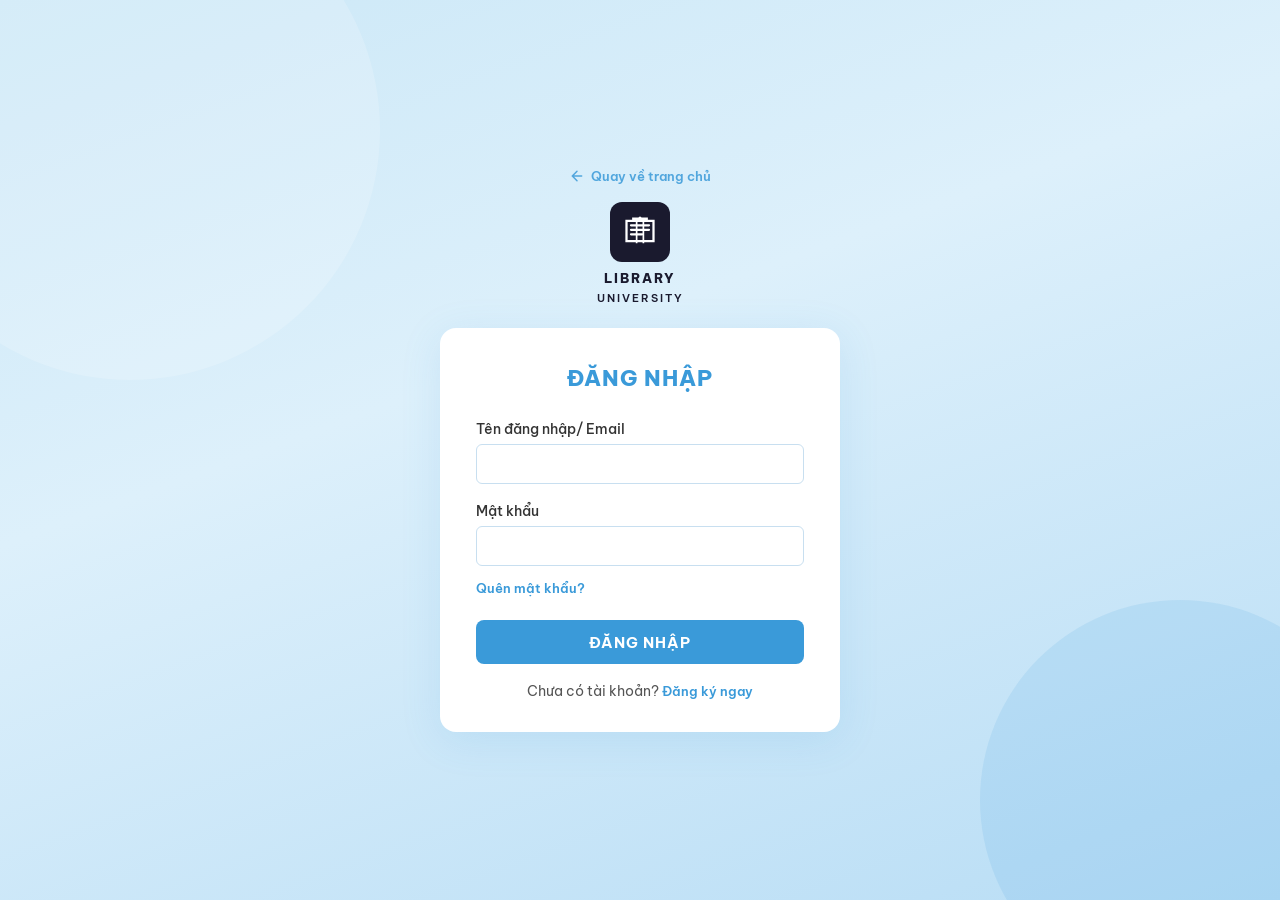
==== canhan.html @ 0e7a58c5 "Add files via upload" ====
<!DOCTYPE html>
<html lang="vi">
<head>
  <meta charset="UTF-8" />
  <meta name="viewport" content="width=device-width, initial-scale=1.0"/>
  <title>Thông tin cá nhân – Library University</title>
  <link href="https://fonts.googleapis.com/css2?family=Be+Vietnam+Pro:wght@400;500;600;700;800&display=swap" rel="stylesheet"/>
  <style>
    * { margin: 0; padding: 0; box-sizing: border-box; }
    body { font-family: 'Be Vietnam Pro', sans-serif; background: #f0f6fb; color: #1a1a2e; min-height: 100vh; display: flex; flex-direction: column; }

    /* ===== NAV ===== */
    nav {
      background: #d6eaf8;
      display: flex; align-items: center; justify-content: space-between;
      padding: 14px 40px;
      box-shadow: 0 1px 6px rgba(0,0,0,0.08);
      position: sticky; top: 0; z-index: 200;
    }
    .logo { display: flex; align-items: center; gap: 10px; text-decoration: none; }
    .logo-icon {
      width: 44px; height: 44px; background: #1a1a2e; border-radius: 8px;
      display: flex; align-items: center; justify-content: center; flex-shrink: 0;
    }
    .logo-text strong { display: block; font-size: 13px; font-weight: 800; letter-spacing: 1px; color: #1a1a2e; }
    .logo-text span   { font-size: 11px; font-weight: 600; letter-spacing: 1px; color: #1a1a2e; }

    /* Nav right: greeting + user icon + dropdown */
    .nav-links { display: flex; gap: 40px; align-items: center; list-style: none; }
    .nav-link {
      text-decoration: none; font-size: 15px; font-weight: 500; color: #333;
      padding-bottom: 2px;
    }
    .nav-link.active {
      font-weight: 700; color: #1a1a2e;
      border-bottom: 2.5px solid #1a1a2e;
    }
    .nav-link:hover { color: #1a1a2e; }

    .nav-right { display: flex; align-items: center; gap: 12px; position: relative; }

    .btn-login {
      display: inline-flex; align-items: center; justify-content: center;
      padding: 10px 18px; border-radius: 10px;
      background: #1a1a2e; color: #fff; font-weight: 700;
      text-decoration: none; transition: opacity .2s, background .2s;
    }
    .btn-login:hover { opacity: 0.85; }

    .nav-greeting {
      font-size: 14px; font-weight: 700; color: #1a1a2e;
      text-transform: uppercase; letter-spacing: 0.3px;
      margin-right: 12px;
    }
    .nav-user-btn {
      display: flex; align-items: center; gap: 6px;
      background: none; border: none; cursor: pointer;
      padding: 6px 8px; border-radius: 8px;
      transition: background .15s;
    }
    .nav-user-btn:hover { background: rgba(58,154,217,0.10); }
    .nav-user-btn .user-icon {
      width: 34px; height: 34px; border-radius: 50%;
      background: #fff; border: 2px solid #3a9ad9;
      display: flex; align-items: center; justify-content: center;
      overflow: hidden;
    }
    .nav-user-btn .user-icon img { width: 100%; height: 100%; object-fit: cover; }
    .nav-user-btn .user-icon svg { width: 20px; height: 20px; }
    .nav-user-btn .chevron {
      font-size: 10px; color: #555; transition: transform .2s;
    }
    .nav-user-btn.open .chevron { transform: rotate(180deg); }

    /* Dropdown */
    .user-dropdown {
      position: absolute; top: calc(100% + 8px); right: 0;
      background: #fff; border-radius: 10px;
      box-shadow: 0 8px 28px rgba(0,0,0,0.13);
      min-width: 190px; z-index: 300;
      overflow: hidden; display: none;
      border: 1px solid #e8f0f7;
    }
    .user-dropdown.show { display: block; animation: dropIn .18s ease; }
    @keyframes dropIn { from { opacity:0; transform:translateY(-6px); } to { opacity:1; transform:translateY(0); } }
    .dropdown-header {
      padding: 11px 16px 8px;
      font-size: 11px; font-weight: 700; letter-spacing: 1px;
      text-transform: uppercase; color: #999; border-bottom: 1px solid #f0f6fb;
    }
    .dropdown-item {
      display: flex; align-items: center; gap: 10px;
      padding: 10px 16px; font-size: 14px; font-weight: 500; color: #333;
      text-decoration: none; cursor: pointer; transition: background .15s;
    }
    .dropdown-item:hover { background: #f0f6fb; color: #3a9ad9; }
    .dropdown-item.active { color: #3a9ad9; font-weight: 700; }
    .dropdown-item .di-icon { font-size: 15px; }
    .dropdown-divider { border: none; border-top: 1px solid #f0f6fb; margin: 2px 0; }
    .dropdown-item.logout { color: #e74c3c; }
    .dropdown-item.logout:hover { background: #fff5f5; }

    /* ===== MAIN ===== */
    .main {
      flex: 1; padding: 36px 40px 60px;
      max-width: 900px; width: 100%; margin: 0 auto;
      display: flex; flex-direction: column; align-items: center;
    }

    .page-title {
      font-size: 26px; font-weight: 800; color: #3a9ad9;
      text-transform: uppercase; letter-spacing: 1px;
      margin-bottom: 28px;
      text-align: center;
    }

    /* Profile card */
    .profile-card {
      width: 100%; max-width: 760px;
      background: #fff; border-radius: 16px;
      box-shadow: 0 2px 16px rgba(58,154,217,0.09);
      padding: 32px 36px;
      display: flex; gap: 36px; align-items: flex-start;
      margin: 0 auto;
    }

    /* Member code badge */
    .member-code {
      display: flex; align-items: baseline; gap: 12px;
      margin-bottom: 22px;
    }
    .member-code-label {
      font-size: 13px; font-weight: 600; color: #1a1a2e;
    }
    .member-code-value {
      font-size: 26px; font-weight: 800; color: #0d47a1;
      letter-spacing: 0.8px;
    }

    /* Hide the original code input row since the code is shown prominently */
    #fr-code { display: none; }

    /* Avatar column */
    .avatar-col { flex-shrink: 0; display: flex; flex-direction: column; align-items: center; gap: 10px; }
    .avatar-wrap {
      width: 120px; height: 120px; border-radius: 16px;
      overflow: hidden; background: #e8f4fd;
      border: 2px solid #d6eaf8;
      display: flex; align-items: center; justify-content: center;
      cursor: pointer; position: relative;
    }
    .avatar-wrap img { width: 100%; height: 100%; object-fit: cover; display: block; }
    .avatar-wrap .avatar-placeholder {
      font-size: 52px; line-height: 1;
    }
    .avatar-wrap .avatar-overlay {
      position: absolute; inset: 0; background: rgba(58,154,217,0.0);
      transition: background .2s; display: flex; align-items: center; justify-content: center;
    }
    .avatar-wrap:hover .avatar-overlay { background: rgba(58,154,217,0.18); }
    .avatar-change-label {
      font-size: 12px; color: #3a9ad9; font-weight: 600; cursor: pointer;
      text-align: center;
    }
    #avatar-input { display: none; }

    /* Form column */
    .form-col { flex: 1; display: flex; flex-direction: column; gap: 0; }
    .form-row { margin-bottom: 16px; }
    .form-label {
      font-size: 13.5px; font-weight: 600; color: #1a1a2e;
      margin-bottom: 6px; display: block;
    }
    .form-label .req { color: #3a9ad9; margin-left: 2px; }
    .form-input {
      width: 100%; height: 40px; border: 1.5px solid #c8dff0;
      border-radius: 7px; padding: 0 13px;
      font-family: inherit; font-size: 14px; color: #333; outline: none;
      transition: border-color .2s, box-shadow .2s; background: #fff;
    }
    .form-input:focus { border-color: #3a9ad9; box-shadow: 0 0 0 3px rgba(58,154,217,0.10); }
    .form-input::placeholder { color: #bbb; font-style: italic; }
    .form-input[readonly] {
      background: transparent;
      border: none;
      color: #666;
      font-weight: 700;
      cursor: default;
      padding-left: 0;
    }

    .form-col.view-mode .form-input {
      border: none !important;
      background-color: transparent !important;
      background-image: none !important;
      padding: 0 !important;
      font-weight: 500;
      color: #1a1a2e;
      box-shadow: none !important;
      outline: none !important;
      caret-color: transparent !important;
      -webkit-text-fill-color: #1a1a2e !important;
      -webkit-appearance: none !important;
      pointer-events: none;
      user-select: none;
    }
    .form-col.view-mode .form-input:-webkit-autofill,
    .form-col.view-mode .form-input:-webkit-autofill:focus {
      background-color: transparent !important;
      box-shadow: 0 0 0px 1000px transparent inset !important;
      -webkit-text-fill-color: #1a1a2e !important;
    }

    .form-col.view-mode .form-input:focus {
      box-shadow: none !important;
      outline: none !important;
    }

    /* Password toggle section */
    .pass-toggle-header {
      display: flex; align-items: center; gap: 8px;
      cursor: pointer; user-select: none; margin-bottom: 0;
      padding: 4px 0;
    }
    .pass-toggle-header span { font-size: 13.5px; font-weight: 600; color: #1a1a2e; }
    .pass-toggle-header .chevron-icon { font-size: 11px; color: #555; transition: transform .2s; }
    .pass-toggle-header.open .chevron-icon { transform: rotate(180deg); }
    .pass-fields { display: none; margin-top: 12px; display: flex; flex-direction: column; gap: 14px; }
    .pass-fields.hidden { display: none; }
    .pass-field-wrap { position: relative; }
    .pass-field-wrap .form-input { padding-right: 42px; }
    .pass-eye {
      position: absolute; right: 12px; top: 50%; transform: translateY(-50%);
      cursor: pointer; font-size: 15px; color: #aaa; user-select: none;
    }

    /* Buttons row */
    .btn-row {
      display: flex; justify-content: flex-end; gap: 14px;
      margin-top: 28px; padding-top: 20px;
      border-top: 1px solid #f0f6fb;
    }
    #edit-actions {
      display: none;
      gap: 14px;
    }
    .btn-edit {
      padding: 10px 32px; border: none; border-radius: 8px;
      background: #3a9ad9; color: #fff; font-family: inherit;
      font-size: 14px; font-weight: 700; letter-spacing: 0.5px;
      text-transform: uppercase; cursor: pointer; transition: background .2s;
    }
    .btn-edit:hover { background: #2b7eb8; }
    .btn-cancel {
      padding: 10px 32px; border: none; border-radius: 8px;
      background: #e74c3c; color: #fff; font-family: inherit;
      font-size: 14px; font-weight: 700; letter-spacing: 0.5px;
      text-transform: uppercase; cursor: pointer; transition: background .2s;
    }
    .btn-cancel:hover { background: #c0392b; }
    .btn-save {
      padding: 10px 32px; border: none; border-radius: 8px;
      background: #2ecc71; color: #fff; font-family: inherit;
      font-size: 14px; font-weight: 700; letter-spacing: 0.5px;
      text-transform: uppercase; cursor: pointer; transition: background .2s;
    }
    .btn-save:hover { background: #27ae60; }

    /* Toast notification */
    .toast {
      position: fixed; bottom: 28px; right: 28px; z-index: 9999;
      background: #1a2a4a; color: #fff; padding: 13px 22px;
      border-radius: 10px; font-size: 14px; font-weight: 600;
      box-shadow: 0 6px 24px rgba(0,0,0,0.18);
      display: none; align-items: center; gap: 10px;
      animation: slideUp .3s ease;
    }
    .toast.show { display: flex; }
    @keyframes slideUp { from { opacity:0; transform:translateY(16px); } to { opacity:1; transform:translateY(0); } }
    .toast.success { background: #1a6b3a; }
    .toast.error   { background: #a93226; }

    /* ===== FOOTER ===== */
    footer {
      background: #d6eaf8; padding: 24px 40px;
      display: flex; align-items: flex-start; gap: 40px;
      margin-top: auto;
    }
    .footer-col { flex: 1; }
    .footer-col:first-child { flex: 1.5; }
    .footer-col h3 { font-size: 13px; font-weight: 800; text-transform: uppercase; letter-spacing: 0.5px; color: #1a1a2e; margin-bottom: 8px; }
    .footer-table { border-collapse: collapse; }
    .footer-table td { font-size: 13px; color: #333; line-height: 1.9; vertical-align: top; }
    .footer-table td:first-child { font-weight: 600; padding-right: 10px; color: #1a1a2e; white-space: nowrap; }
    .hours-table { border-collapse: collapse; }
    .hours-table td { padding: 0; font-size: 13px; color: #333; line-height: 1.9; }
    .social-icons { display: flex; gap: 10px; margin-top: 6px; align-items: center; }
    .social-icon {
      width: 40px; height: 40px; border-radius: 8px; background: #1a1a2e;
      display: flex; align-items: center; justify-content: center;
      cursor: pointer; text-decoration: none; transition: opacity .2s;
    }
    .social-icon:hover { opacity: 0.75; }
    .qr-icon {
      width: 40px; height: 40px; border-radius: 8px; border: 2px solid #1a1a2e;
      display: flex; align-items: center; justify-content: center;
      cursor: pointer; background: #fff;
    }

    /* Validation error */
    .field-err { font-size: 12px; color: #e74c3c; margin-top: 4px; display: none; }
    .has-error .form-input { border-color: #e74c3c; }
    .has-error .field-err { display: block; }
  </style>
</head>
<body>

<!-- ===== NAV ===== -->
<nav>
  <a href="index.html" class="logo">
    <div class="logo-icon">
      <svg viewBox="0 0 32 32" width="28" height="28" xmlns="http://www.w3.org/2000/svg">
        <path d="M4 6h24v18H4zM10 6V4h12v2M8 10h16M8 14h16M8 18h10" stroke="#fff" stroke-width="2" fill="none" stroke-linecap="round"/>
        <path d="M16 2 L20 6 L12 6 Z" fill="#fff"/>
        <path d="M13 6 L13 26 M19 6 L19 26" stroke="#fff" stroke-width="1.5" fill="none"/>
      </svg>
    </div>
    <div class="logo-text">
      <strong>LIBRARY</strong>
      <span>UNIVERSITY</span>
    </div>
  </a>

  <ul class="nav-links">
    <li><a href="index.html" class="nav-link">Trang chủ</a></li>
    <li><a href="huongdan.html" class="nav-link">Hướng dẫn</a></li>
    <li><a href="gioithieu.html" class="nav-link">Giới thiệu</a></li>
  </ul>

  <div class="nav-right">
    <a href="dangnhap.html" class="btn-login" id="login-link" style="display:none;">Đăng nhập</a>

    <div id="profile-block" style="position:relative; display:none;">
      <button class="nav-user-btn" id="nav-user-btn" onclick="toggleDropdown()">
        <div class="user-icon" id="nav-avatar">
          <svg viewBox="0 0 24 24" fill="none" stroke="#3a9ad9" stroke-width="1.8">
            <circle cx="12" cy="8" r="4"/><path d="M4 20c0-4 3.6-7 8-7s8 3 8 7"/>
          </svg>
        </div>
        <span class="chevron">▼</span>
      </button>
      <div class="user-dropdown" id="user-dropdown">
        <div class="dropdown-header">Hồ sơ cá nhân</div>
        <a href="canhan.html" class="dropdown-item active">
          <span class="di-icon">☆</span> Thông tin cá nhân
        </a>
        <a href="giasach.html" class="dropdown-item">
          <span class="di-icon">☆</span> Giá sách của tôi
        </a>
        <div class="dropdown-divider"></div>
        <div class="dropdown-item logout" onclick="doLogout()">
          <span class="di-icon">🚪</span> Đăng xuất
        </div>
      </div>
    </div>
  </div>
</nav>

<!-- ===== MAIN ===== -->
<div class="main">
  <div class="page-title">Thông tin cá nhân</div>

  <div class="profile-card">
    <!-- Avatar -->
    <div class="avatar-col">
      <div class="avatar-wrap" onclick="document.getElementById('avatar-input').click()">
        <img id="avatar-img" src="" alt="Avatar" style="display:none;" />
        <div class="avatar-placeholder" id="avatar-placeholder">🦦</div>
        <div class="avatar-overlay"></div>
      </div>
      <input type="file" id="avatar-input" accept="image/*" onchange="changeAvatar(event)" />
      <label class="avatar-change-label" onclick="document.getElementById('avatar-input').click()">
        Thay đổi ảnh (3×3)
      </label>
    </div>

    <!-- Form -->
    <div class="form-col">
      <div class="member-code">
        <span class="member-code-label">Mã độc giả</span>
        <span class="member-code-value" id="member-code-value">PM0102</span>
      </div>

      <div class="form-row" id="fr-username">
        <label class="form-label">Tên đăng nhập</label>
        <input type="text" class="form-input" id="f-username" autocomplete="off" readonly />
      </div>

      <div class="form-row" id="fr-email">
        <label class="form-label">Email</label>
        <input type="text" class="form-input" id="f-email" autocomplete="off" readonly oninput="updateSaveButtonState()" />
        <div class="field-err" id="err-email"></div>
      </div>

      <div class="form-row" id="fr-name">
        <label class="form-label">Họ và tên <span class="req">*</span></label>
        <input type="text" class="form-input" id="f-name" autocomplete="off" placeholder="PHẠM YÊN NHI" readonly oninput="updateSaveButtonState()" />
        <div class="field-err" id="err-name"></div>
      </div>

      <div class="form-row" id="fr-gender">
        <label class="form-label">Giới tính</label>
        <div style="display:flex;gap:14px;align-items:center;">
          <label style="font-size:13px;"><input type="radio" name="f-gender" value="nam" disabled /> Nam</label>
          <label style="font-size:13px;"><input type="radio" name="f-gender" value="nu" disabled /> Nữ</label>
          <label style="font-size:13px;"><input type="radio" name="f-gender" value="khac" disabled /> Khác</label>
        </div>
      </div>

      <div class="form-row" id="fr-class">
        <label class="form-label">Lớp</label>
        <input type="text" class="form-input" id="f-class" autocomplete="off" placeholder="Ví dụ: K58CN" readonly oninput="updateSaveButtonState()" />
        <div class="field-err" id="err-class"></div>
      </div>

      <div class="form-row" id="fr-phone">
        <label class="form-label">Số điện thoại</label>
        <input type="text" class="form-input" id="f-phone" autocomplete="off" placeholder="0123 456 789" readonly oninput="updateSaveButtonState()" />
        <div class="field-err" id="err-phone"></div>
      </div>

      <div class="form-row" id="fr-code">
        <label class="form-label">Mã độc giả <span class="req">*</span></label>
        <input type="text" class="form-input" id="f-code" autocomplete="off" placeholder="SV0123" readonly />
        <div class="field-err"></div>
      </div>

      <!-- Thay mật khẩu toggle -->
      <div class="form-row">
        <div class="pass-toggle-header" id="pass-toggle" onclick="togglePassSection()">
          <span>Thay mật khẩu</span>
          <span class="chevron-icon" id="pass-chevron">▼</span>
        </div>
        <div class="pass-fields hidden" id="pass-fields">
          <div id="fr-oldpass">
            <div class="pass-field-wrap">
              <input type="password" class="form-input" id="f-oldpass" autocomplete="off" placeholder="Nhập mật khẩu cũ ..." oninput="updateSaveButtonState()" />
              <span class="pass-eye" onclick="togglePassVis('f-oldpass',this)">👁</span>
            </div>
            <div class="field-err" id="err-oldpass"></div>
          </div>
          <div id="fr-newpass">
            <div class="pass-field-wrap">
              <input type="password" class="form-input" id="f-newpass" autocomplete="off" placeholder="Nhập mật khẩu mới ..." oninput="checkNewPassMatch(); updateSaveButtonState();" />
              <span class="pass-eye" onclick="togglePassVis('f-newpass',this)">👁</span>
            </div>
            <div class="field-err" id="err-newpass"></div>
          </div>
          <div id="fr-newpass2">
            <div class="pass-field-wrap">
              <input type="password" class="form-input" id="f-newpass2" autocomplete="off" placeholder="Xác nhận mật khẩu mới ..." oninput="checkNewPassMatch(); updateSaveButtonState();" />
              <span class="pass-eye" onclick="togglePassVis('f-newpass2',this)">👁</span>
            </div>
            <div class="field-err" id="err-newpass2"></div>
            <div id="pass-match-ok" style="display:none;font-size:12px;color:#2ecc71;margin-top:4px;">✓ Mật khẩu khớp</div>
          </div>
        </div>
      </div>

      <!-- Buttons -->
      <div class="btn-row">
        <button class="btn-edit" id="btn-edit" onclick="enterEditMode()">Chỉnh sửa</button>
        <div id="edit-actions" style="display:none;">
          <button class="btn-cancel" onclick="doCancel()">Hủy</button>
          <button id="btn-save" class="btn-save" onclick="doSave()">Lưu thông tin</button>
        </div>
      </div>
    </div>
  </div>
</div>

<!-- Toast -->
<div class="toast" id="toast"></div>

<!-- ===== FOOTER ===== -->
<footer>
  <div class="footer-col">
    <h3>Liên hệ</h3>
    <table class="footer-table">
      <tr><td>Địa chỉ:</td><td>Hồ Tùng Mậu, Từ Liêm, Hà Nội, Việt Nam</td></tr>
      <tr><td>Điện thoại:</td><td>(84)24.12.345.678</td></tr>
      <tr><td>Email:</td><td>libuniversity@gmail.com</td></tr>
    </table>
  </div>
  <div class="footer-col">
    <h3>Thời gian hoạt động</h3>
    <table class="hours-table">
      <tr><td>Thứ 2 - Thứ 6: 8:00 – 21:00</td></tr>
      <tr><td>Thứ 7: 9:00 – 17:00</td></tr>
      <tr><td>Chủ nhật: Đóng cửa</td></tr>
    </table>
  </div>
  <div class="footer-col">
    <h3>Kết nối với chúng tôi</h3>
    <div class="social-icons">
      <div class="qr-icon">
        <svg width="22" height="22" viewBox="0 0 24 24">
          <rect x="3" y="3" width="7" height="7" rx="1" fill="none" stroke="#1a1a2e" stroke-width="1.5"/>
          <rect x="5" y="5" width="3" height="3" fill="#1a1a2e"/>
          <rect x="14" y="3" width="7" height="7" rx="1" fill="none" stroke="#1a1a2e" stroke-width="1.5"/>
          <rect x="16" y="5" width="3" height="3" fill="#1a1a2e"/>
          <rect x="3" y="14" width="7" height="7" rx="1" fill="none" stroke="#1a1a2e" stroke-width="1.5"/>
          <rect x="5" y="16" width="3" height="3" fill="#1a1a2e"/>
          <rect x="14" y="14" width="2" height="2" fill="#1a1a2e"/>
          <rect x="17" y="14" width="2" height="2" fill="#1a1a2e"/>
          <rect x="14" y="17" width="2" height="2" fill="#1a1a2e"/>
          <rect x="17" y="17" width="4" height="4" fill="#1a1a2e"/>
        </svg>
      </div>
      <a href="#" class="social-icon" style="background:#1877f2;">
        <svg width="20" height="20" viewBox="0 0 24 24"><path d="M18 2h-3a5 5 0 0 0-5 5v3H7v4h3v8h4v-8h3l1-4h-4V7a1 1 0 0 1 1-1h3z" fill="#fff"/></svg>
      </a>
      <a href="#" class="social-icon" style="background:#ff0000;">
        <svg width="20" height="20" viewBox="0 0 24 24">
          <path d="M22.54 6.42a2.78 2.78 0 0 0-1.95-1.96C18.88 4 12 4 12 4s-6.88 0-8.59.46A2.78 2.78 0 0 0 1.46 6.42 29 29 0 0 0 1 12a29 29 0 0 0 .46 5.58A2.78 2.78 0 0 0 3.41 19.6C5.12 20 12 20 12 20s6.88 0 8.59-.46a2.78 2.78 0 0 0 1.95-1.95A29 29 0 0 0 23 12a29 29 0 0 0-.46-5.58z" fill="#fff"/>
          <polygon points="9.75 15.02 15.5 12 9.75 8.98 9.75 15.02" fill="#ff0000"/>
        </svg>
      </a>
    </div>
  </div>
</footer>

<script>
  // ── Đọc thông tin user từ sessionStorage ──
  var user = JSON.parse(sessionStorage.getItem('lib_user') || 'null');
  if (!user) {
    // Chưa đăng nhập → về trang đăng nhập
    window.location.href = 'dangnhap.html';
  }

  // Nếu đã đăng nhập, hiển thị khung hồ sơ; nếu chưa thì hiện nút đăng nhập
  var profileBlock = document.getElementById('profile-block');
  var loginLink = document.getElementById('login-link');
  if (user) {
    if (profileBlock) profileBlock.style.display = 'inline-flex';
    if (loginLink) loginLink.style.display = 'none';
  } else {
    if (profileBlock) profileBlock.style.display = 'none';
    if (loginLink) loginLink.style.display = 'inline-flex';
  }

  // Điền thông tin vào form
  document.getElementById('f-username').value    = user.username || '';
  document.getElementById('f-email').value       = user.email    || '';
  document.getElementById('f-name').value        = user.name     || '';
  document.getElementById('f-class').value       = user.class    || '';
  document.getElementById('f-phone').value       = user.phone    || '';

  var genderVal = (user.gender || 'nam').toLowerCase();
  document.querySelectorAll('input[name="f-gender"]').forEach(function(r) {
    r.checked = (r.value === genderVal);
  });

  // Mã độc giả luôn là SV + 4 số (tự động sinh nếu chưa hợp lệ)
  const rawCode = (user.code || '').toString().toUpperCase();
  const codeValue = /^SV\d{4}$/.test(rawCode)
    ? rawCode
    : 'SV' + Math.floor(1000 + Math.random()*9000);
  document.getElementById('f-code').value         = codeValue;
  document.getElementById('member-code-value').textContent = codeValue;

  // Cập nhật lại trong session để giữ cố định mã nếu lần sau reload
  user.code = codeValue;
  sessionStorage.setItem('lib_user', JSON.stringify(user));

  // Avatar từ sessionStorage
  if (user.avatar) {
    document.getElementById('avatar-img').src = user.avatar;
    document.getElementById('avatar-img').style.display = 'block';
    document.getElementById('avatar-placeholder').style.display = 'none';
    // Nav avatar
    var navAvt = document.getElementById('nav-avatar');
    navAvt.innerHTML = '<img src="' + user.avatar + '" style="width:100%;height:100%;object-fit:cover;border-radius:50%;" />';
  }

  // ── Dropdown ──
  function toggleDropdown() {
    var dd = document.getElementById('user-dropdown');
    var btn = document.getElementById('nav-user-btn');
    dd.classList.toggle('show');
    btn.classList.toggle('open');
  }
  document.addEventListener('click', function(e) {
    var btn = document.getElementById('nav-user-btn');
    var dd  = document.getElementById('user-dropdown');
    if (btn && !btn.contains(e.target) && dd && !dd.contains(e.target)) {
      dd.classList.remove('show');
      btn.classList.remove('open');
    }
  });

  // ── Avatar change ──
  function changeAvatar(e) {
    var file = e.target.files[0];
    if (!file) return;
    var reader = new FileReader();
    reader.onload = function(ev) {
      var src = ev.target.result;
      document.getElementById('avatar-img').src = src;
      document.getElementById('avatar-img').style.display = 'block';
      document.getElementById('avatar-placeholder').style.display = 'none';
      // Update nav avatar
      var navAvt = document.getElementById('nav-avatar');
      navAvt.innerHTML = '<img src="' + src + '" style="width:100%;height:100%;object-fit:cover;border-radius:50%;" />';
      // Save to session
      user.avatar = src;
      sessionStorage.setItem('lib_user', JSON.stringify(user));
    };
    reader.readAsDataURL(file);
  }

  // ── Edit mode state ──
  var isEditMode = false;
  var passOpen = false;

  function setEditMode(enable) {
    isEditMode = !!enable;

    // Toggle buttons
    document.getElementById('btn-edit').style.display = isEditMode ? 'none' : 'inline-flex';
    document.getElementById('edit-actions').style.display = isEditMode ? 'flex' : 'none';

    // Toggle editable fields
    ['f-username','f-name','f-email','f-class','f-phone'].forEach(function(id){
      var el = document.getElementById(id);
      if (el) el.readOnly = !isEditMode;
    });

    // Toggle gender selection
    document.querySelectorAll('input[name="f-gender"]').forEach(function(r){
      r.disabled = !isEditMode;
    });

    // Add view-mode styling when not editing
    var formCol = document.querySelector('.form-col');
    if (formCol) {
      if (isEditMode) formCol.classList.remove('view-mode');
      else formCol.classList.add('view-mode');
    }

    // Reset password section when leaving edit mode
    if (!isEditMode) {
      closePassSection();
      setTimeout(function() {
        // Blur all inputs to remove focus highlight
        document.querySelectorAll('.form-input').forEach(function(el) {
          if (el.blur) el.blur();
        });
        // Remove any text selection highlight
        if (window.getSelection) {
          var sel = window.getSelection();
          if (sel) sel.removeAllRanges();
        }
      }, 0);
    }

    updateSaveButtonState();
  }

  function enterEditMode() {
    setEditMode(true);
  }

  function closePassSection() {
    passOpen = false;
    var pf = document.getElementById('pass-fields');
    var ch = document.getElementById('pass-chevron');
    var hdr = document.getElementById('pass-toggle');
    pf.classList.add('hidden');
    ch.style.transform = '';
    hdr.classList.remove('open');
    // Clear pass fields
    ['f-oldpass','f-newpass','f-newpass2'].forEach(function(id){ document.getElementById(id).value=''; });
    document.getElementById('pass-match-ok').style.display = 'none';
    clearPassErrors();
  }

  function togglePassSection() {
    if (!isEditMode) return;

    if (passOpen) {
      closePassSection();
      return;
    }

    passOpen = true;
    var pf = document.getElementById('pass-fields');
    var ch = document.getElementById('pass-chevron');
    var hdr = document.getElementById('pass-toggle');
    pf.classList.remove('hidden');
    ch.style.transform = 'rotate(180deg)';
    hdr.classList.add('open');
  }
  function togglePassVis(id, el) {
    var inp = document.getElementById(id);
    inp.type = inp.type === 'password' ? 'text' : 'password';
    el.textContent = inp.type === 'password' ? '👁' : '🙈';
  }
  function checkNewPassMatch() {
    var p1 = document.getElementById('f-newpass').value;
    var p2 = document.getElementById('f-newpass2').value;
    var ok = document.getElementById('pass-match-ok');
    if (p2.length > 0 && p1 === p2) {
      ok.style.display = 'block';
    } else {
      ok.style.display = 'none';
    }

    updateSaveButtonState();
  }
  function clearPassErrors() {
    ['err-oldpass','err-newpass','err-newpass2'].forEach(function(id){
      var el = document.getElementById(id);
      if (el) { el.textContent=''; el.style.display='none'; }
    });
    document.getElementById('pass-match-ok').style.display='none';
    updateSaveButtonState();
  }

  // Enable/disable save button based on edit mode
  function updateSaveButtonState() {
    var btn = document.getElementById('btn-save');
    if (!btn) return;

    // Allow clicking save while editing; validation happens on click
    btn.disabled = !isEditMode;
  }

  // ── Save ──
  function doSave() {
    var name    = document.getElementById('f-name').value.trim();
    var email   = document.getElementById('f-email').value.trim();
    var clas    = document.getElementById('f-class').value.trim();
    var phone   = document.getElementById('f-phone').value.trim();
    var gender  = document.querySelector('input[name="f-gender"]:checked');
    var genderVal = gender ? gender.value : 'nam';
    var ok = true;
    var toastMsg = '';

    // Clear errors
    ['fr-name','fr-email','fr-class','fr-phone'].forEach(function(id){
      document.getElementById(id).classList.remove('has-error');
    });
    ['err-name','err-email','err-class','err-phone'].forEach(function(id){
      var el = document.getElementById(id);
      if (el) { el.textContent=''; el.style.display='none'; }
    });
    clearPassErrors();

    if (!name) { 
      document.getElementById('fr-name').classList.add('has-error'); 
      document.getElementById('err-name').textContent = 'Vui lòng nhập họ và tên.';
      document.getElementById('err-name').style.display = 'block';
      ok = false; 
      toastMsg = toastMsg || 'Vui lòng nhập họ và tên.';
    }

    if (!email) {
      document.getElementById('fr-email').classList.add('has-error');
      document.getElementById('err-email').textContent = 'Vui lòng nhập email.';
      document.getElementById('err-email').style.display = 'block';
      ok = false;
      toastMsg = toastMsg || 'Vui lòng nhập email.';
    }

    var username = document.getElementById('f-username').value.trim();
    if (!username) {
      document.getElementById('fr-username').classList.add('has-error');
      ok = false;
      toastMsg = toastMsg || 'Vui lòng nhập tên đăng nhập.';
    }

    if (!clas) {
      document.getElementById('fr-class').classList.add('has-error');
      document.getElementById('err-class').textContent = 'Vui lòng nhập lớp.';
      document.getElementById('err-class').style.display = 'block';
      ok = false;
      toastMsg = toastMsg || 'Vui lòng nhập lớp.';
    }

    if (!phone) {
      document.getElementById('fr-phone').classList.add('has-error');
      document.getElementById('err-phone').textContent = 'Vui lòng nhập số điện thoại.';
      document.getElementById('err-phone').style.display = 'block';
      ok = false;
      toastMsg = toastMsg || 'Vui lòng nhập số điện thoại.';
    }

    // Validate password if section open
    if (passOpen) {
      var oldp  = document.getElementById('f-oldpass').value;
      var newp  = document.getElementById('f-newpass').value;
      var newp2 = document.getElementById('f-newpass2').value;
      if (newp || newp2) {
        if (!newp || newp.length < 6) {
          document.getElementById('err-newpass').textContent = 'Mật khẩu mới cần ít nhất 6 ký tự.';
          document.getElementById('err-newpass').style.display = 'block';
          ok = false;
          toastMsg = toastMsg || 'Mật khẩu mới cần ít nhất 6 ký tự.';
        }
        if (newp !== newp2) {
          document.getElementById('err-newpass2').textContent = 'Mật khẩu xác nhận không khớp.';
          document.getElementById('err-newpass2').style.display = 'block';
          ok = false;
          toastMsg = toastMsg || 'Mật khẩu xác nhận không khớp.';
        }
        if (oldp && oldp !== (user.password || '123456')) {
          document.getElementById('err-oldpass').textContent = 'Mật khẩu cũ không đúng.';
          document.getElementById('err-oldpass').style.display = 'block';
          ok = false;
          toastMsg = toastMsg || 'Mật khẩu cũ không đúng.';
        }
      }
    }

    if (!ok) {
      if (toastMsg) showToast(toastMsg, 'error');
      return;
    }

    // Save to session
    var oldUsername = user.username;
    user.username = username;
    user.name    = name;
    user.email   = email;
    user.class   = clas;
    user.phone   = phone;
    user.gender  = genderVal;

    if (passOpen) {
      var newpVal = document.getElementById('f-newpass').value;
      if (newpVal) user.password = newpVal;
    }

    sessionStorage.setItem('lib_user', JSON.stringify(user));

    // Persist to stored account if it exists (registered users)
    if (oldUsername && oldUsername !== username) {
      localStorage.removeItem('lib_user_' + oldUsername);
    }
    if (user.username) {
      localStorage.setItem('lib_user_' + user.username, JSON.stringify(user));
    }
    if (user.email) {
      localStorage.setItem('lib_user_' + user.email, JSON.stringify(user));
      localStorage.setItem('lib_user_' + user.email.split('@')[0], JSON.stringify(user));
    }

    setEditMode(false);
    showToast('✓ Lưu thông tin thành công!', 'success');
  }

  // ── Cancel ──
  function doCancel() {
    document.getElementById('f-username').value = user.username || '';
    document.getElementById('f-name').value    = user.name    || '';
    document.getElementById('f-email').value   = user.email   || '';
    document.getElementById('f-class').value   = user.class   || '';
    document.getElementById('f-phone').value   = user.phone   || '';
    document.querySelectorAll('input[name="f-gender"]').forEach(function(r) {
      r.checked = (r.value === (user.gender || 'nam'));
    });

    document.getElementById('fr-name').classList.remove('has-error');
    if (passOpen) togglePassSection();

    setEditMode(false);
    showToast('Đã hủy thay đổi.', '');
  }

  // ── Logout ──
  function doLogout() {
    // Clear session and remember-me so user is fully logged out
    sessionStorage.removeItem('lib_user');
    localStorage.removeItem('lib_user_remember');

    // Redirect back to homepage
    window.location.href = 'index.html';
  }

  // ── Toast ──
  function showToast(msg, type) {
    var t = document.getElementById('toast');
    t.textContent = msg;
    t.className = 'toast show' + (type ? ' ' + type : '');
    setTimeout(function() { t.classList.remove('show'); }, 3000);
  }

  // Initialize view mode
  setEditMode(false);
</script>
</body>
</html>
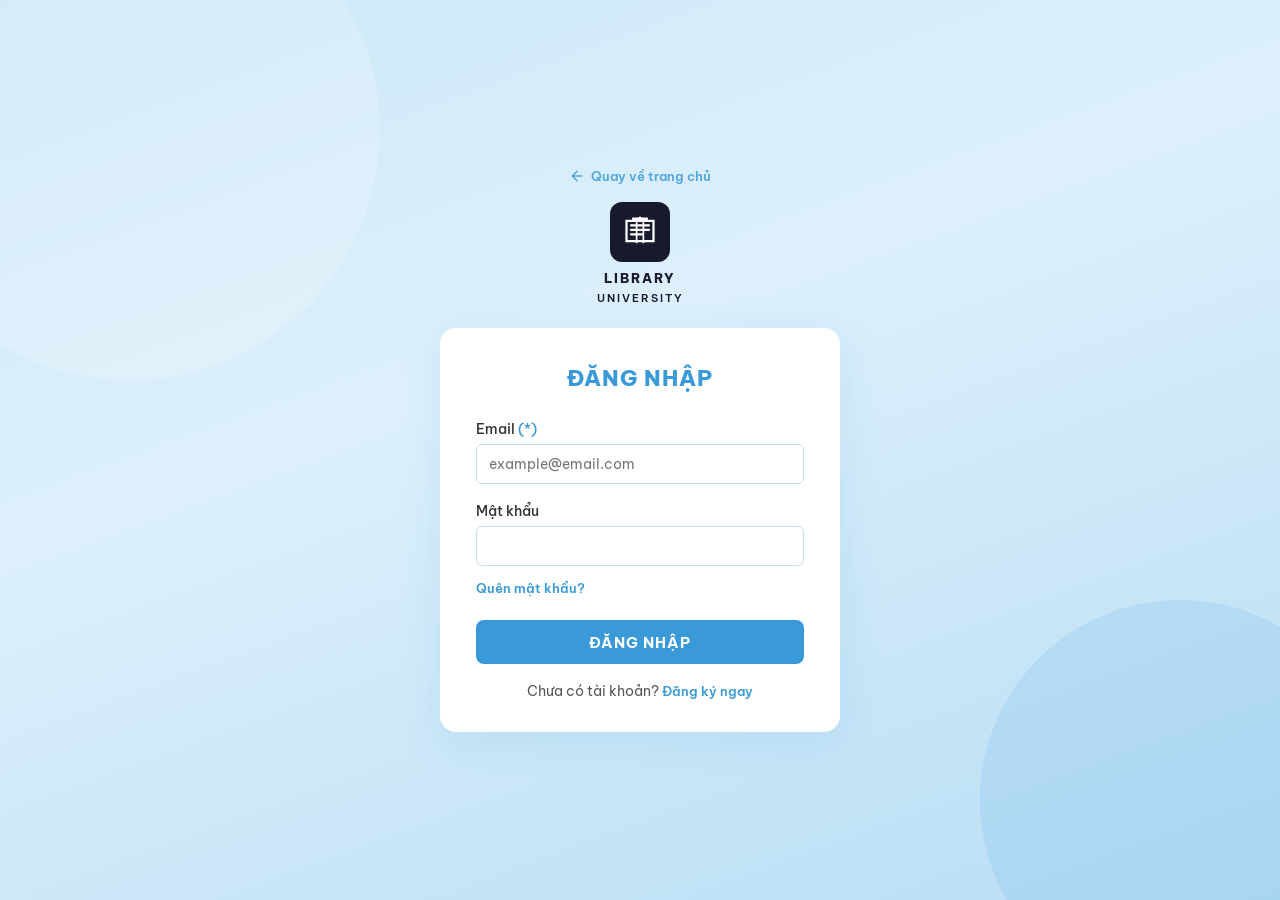
==== commit 0062c0f8: "Update canhan.html" ====
--- a/canhan.html
+++ b/canhan.html
@@ -137,8 +137,7 @@
       letter-spacing: 0.8px;
     }
 
-    /* Hide the original code input row since the code is shown prominently */
-    #fr-code { display: none; }
+
 
     /* Avatar column */
     .avatar-col { flex-shrink: 0; display: flex; flex-direction: column; align-items: center; gap: 10px; }
@@ -340,7 +339,7 @@
   <div class="nav-right">
     <a href="dangnhap.html" class="btn-login" id="login-link" style="display:none;">Đăng nhập</a>
 
-    <div id="profile-block" style="position:relative; display:none;">
+    <div id="profile-block" style="position:relative; display:inline-flex;">
       <button class="nav-user-btn" id="nav-user-btn" onclick="toggleDropdown()">
         <div class="user-icon" id="nav-avatar">
           <svg viewBox="0 0 24 24" fill="none" stroke="#3a9ad9" stroke-width="1.8">
@@ -388,12 +387,7 @@
     <div class="form-col">
       <div class="member-code">
         <span class="member-code-label">Mã độc giả</span>
-        <span class="member-code-value" id="member-code-value">PM0102</span>
-      </div>
-
-      <div class="form-row" id="fr-username">
-        <label class="form-label">Tên đăng nhập</label>
-        <input type="text" class="form-input" id="f-username" autocomplete="off" readonly />
+        <span class="member-code-value" id="member-code-value"></span>
       </div>
 
       <div class="form-row" id="fr-email">
@@ -403,17 +397,22 @@
       </div>
 
       <div class="form-row" id="fr-name">
-        <label class="form-label">Họ và tên <span class="req">*</span></label>
+        <label class="form-label">Họ tên </label>
         <input type="text" class="form-input" id="f-name" autocomplete="off" placeholder="PHẠM YÊN NHI" readonly oninput="updateSaveButtonState()" />
         <div class="field-err" id="err-name"></div>
+      </div>
+
+      <div class="form-row" id="fr-birthday">
+        <label class="form-label">Ngày sinh</label>
+        <input type="date" class="form-input" id="f-birthday" readonly oninput="updateSaveButtonState()" />
       </div>
 
       <div class="form-row" id="fr-gender">
         <label class="form-label">Giới tính</label>
         <div style="display:flex;gap:14px;align-items:center;">
-          <label style="font-size:13px;"><input type="radio" name="f-gender" value="nam" disabled /> Nam</label>
-          <label style="font-size:13px;"><input type="radio" name="f-gender" value="nu" disabled /> Nữ</label>
-          <label style="font-size:13px;"><input type="radio" name="f-gender" value="khac" disabled /> Khác</label>
+          <label style="font-size:13px;"><input type="radio" name="f-gender" value="Nam" disabled /> Nam</label>
+          <label style="font-size:13px;"><input type="radio" name="f-gender" value="Nữ" disabled /> Nữ</label>
+          <label style="font-size:13px;"><input type="radio" name="f-gender" value="Khác" disabled /> Khác</label>
         </div>
       </div>
 
@@ -429,11 +428,6 @@
         <div class="field-err" id="err-phone"></div>
       </div>
 
-      <div class="form-row" id="fr-code">
-        <label class="form-label">Mã độc giả <span class="req">*</span></label>
-        <input type="text" class="form-input" id="f-code" autocomplete="off" placeholder="SV0123" readonly />
-        <div class="field-err"></div>
-      </div>
 
       <!-- Thay mật khẩu toggle -->
       <div class="form-row">
@@ -489,7 +483,7 @@
     <table class="footer-table">
       <tr><td>Địa chỉ:</td><td>Hồ Tùng Mậu, Từ Liêm, Hà Nội, Việt Nam</td></tr>
       <tr><td>Điện thoại:</td><td>(84)24.12.345.678</td></tr>
-      <tr><td>Email:</td><td>libuniversity@gmail.com</td></tr>
+      <tr><td>Email:</td><td><a href="/cdn-cgi/l/email-protection" class="__cf_email__" data-cfemail="b2dedbd0c7dcdbc4d7c0c1dbc6cbf2d5dfd3dbde9cd1dddf">[email&#160;protected]</a></td></tr>
     </table>
   </div>
   <div class="footer-col">
@@ -530,7 +524,7 @@
   </div>
 </footer>
 
-<script>
+<script data-cfasync="false" src="/cdn-cgi/scripts/5c5dd728/cloudflare-static/email-decode.min.js"></script><script>
   // ── Đọc thông tin user từ sessionStorage ──
   var user = JSON.parse(sessionStorage.getItem('lib_user') || 'null');
   if (!user) {
@@ -550,23 +544,23 @@
   }
 
   // Điền thông tin vào form
-  document.getElementById('f-username').value    = user.username || '';
   document.getElementById('f-email').value       = user.email    || '';
   document.getElementById('f-name').value        = user.name     || '';
+  document.getElementById('f-birthday').value    = user.birthday || '';
   document.getElementById('f-class').value       = user.class    || '';
   document.getElementById('f-phone').value       = user.phone    || '';
 
-  var genderVal = (user.gender || 'nam').toLowerCase();
-  document.querySelectorAll('input[name="f-gender"]').forEach(function(r) {
-    r.checked = (r.value === genderVal);
-  });
+  var genderVal = user.gender || 'Nam';
+
+document.querySelectorAll('input[name="f-gender"]').forEach(function(r) {
+  r.checked = (r.value === genderVal);
+});
 
   // Mã độc giả luôn là SV + 4 số (tự động sinh nếu chưa hợp lệ)
   const rawCode = (user.code || '').toString().toUpperCase();
   const codeValue = /^SV\d{4}$/.test(rawCode)
     ? rawCode
     : 'SV' + Math.floor(1000 + Math.random()*9000);
-  document.getElementById('f-code').value         = codeValue;
   document.getElementById('member-code-value').textContent = codeValue;
 
   // Cập nhật lại trong session để giữ cố định mã nếu lần sau reload
@@ -631,7 +625,7 @@
     document.getElementById('edit-actions').style.display = isEditMode ? 'flex' : 'none';
 
     // Toggle editable fields
-    ['f-username','f-name','f-email','f-class','f-phone'].forEach(function(id){
+    ['f-name','f-email','f-birthday','f-class','f-phone'].forEach(function(id){
       var el = document.getElementById(id);
       if (el) el.readOnly = !isEditMode;
     });
@@ -771,13 +765,6 @@
       document.getElementById('err-email').style.display = 'block';
       ok = false;
       toastMsg = toastMsg || 'Vui lòng nhập email.';
-    }
-
-    var username = document.getElementById('f-username').value.trim();
-    if (!username) {
-      document.getElementById('fr-username').classList.add('has-error');
-      ok = false;
-      toastMsg = toastMsg || 'Vui lòng nhập tên đăng nhập.';
     }
 
     if (!clas) {
@@ -829,13 +816,12 @@
     }
 
     // Save to session
-    var oldUsername = user.username;
-    user.username = username;
-    user.name    = name;
-    user.email   = email;
-    user.class   = clas;
-    user.phone   = phone;
-    user.gender  = genderVal;
+    user.name     = name;
+    user.email    = email;
+    user.class    = clas;
+    user.phone    = phone;
+    user.gender   = genderVal;
+    user.birthday = document.getElementById('f-birthday').value;
 
     if (passOpen) {
       var newpVal = document.getElementById('f-newpass').value;
@@ -844,13 +830,6 @@
 
     sessionStorage.setItem('lib_user', JSON.stringify(user));
 
-    // Persist to stored account if it exists (registered users)
-    if (oldUsername && oldUsername !== username) {
-      localStorage.removeItem('lib_user_' + oldUsername);
-    }
-    if (user.username) {
-      localStorage.setItem('lib_user_' + user.username, JSON.stringify(user));
-    }
     if (user.email) {
       localStorage.setItem('lib_user_' + user.email, JSON.stringify(user));
       localStorage.setItem('lib_user_' + user.email.split('@')[0], JSON.stringify(user));
@@ -862,13 +841,13 @@
 
   // ── Cancel ──
   function doCancel() {
-    document.getElementById('f-username').value = user.username || '';
-    document.getElementById('f-name').value    = user.name    || '';
-    document.getElementById('f-email').value   = user.email   || '';
-    document.getElementById('f-class').value   = user.class   || '';
-    document.getElementById('f-phone').value   = user.phone   || '';
+    document.getElementById('f-name').value     = user.name     || '';
+    document.getElementById('f-email').value    = user.email    || '';
+    document.getElementById('f-birthday').value = user.birthday || '';
+    document.getElementById('f-class').value    = user.class    || '';
+    document.getElementById('f-phone').value    = user.phone    || '';
     document.querySelectorAll('input[name="f-gender"]').forEach(function(r) {
-      r.checked = (r.value === (user.gender || 'nam'));
+      r.checked = (r.value === (user.gender || 'Nam'));
     });
 
     document.getElementById('fr-name').classList.remove('has-error');
@@ -893,11 +872,13 @@
     var t = document.getElementById('toast');
     t.textContent = msg;
     t.className = 'toast show' + (type ? ' ' + type : '');
-    setTimeout(function() { t.classList.remove('show'); }, 3000);
-  }
-
-  // Initialize view mode
-  setEditMode(false);
+    clearTimeout(t._timer);
+    t._timer = setTimeout(function() {
+      t.classList.remove('show');
+    }, 2800);
+  }
+
 </script>
+<script src="../backend_docgia/js/update_docgia.js"></script>
 </body>
-</html>+</html>
